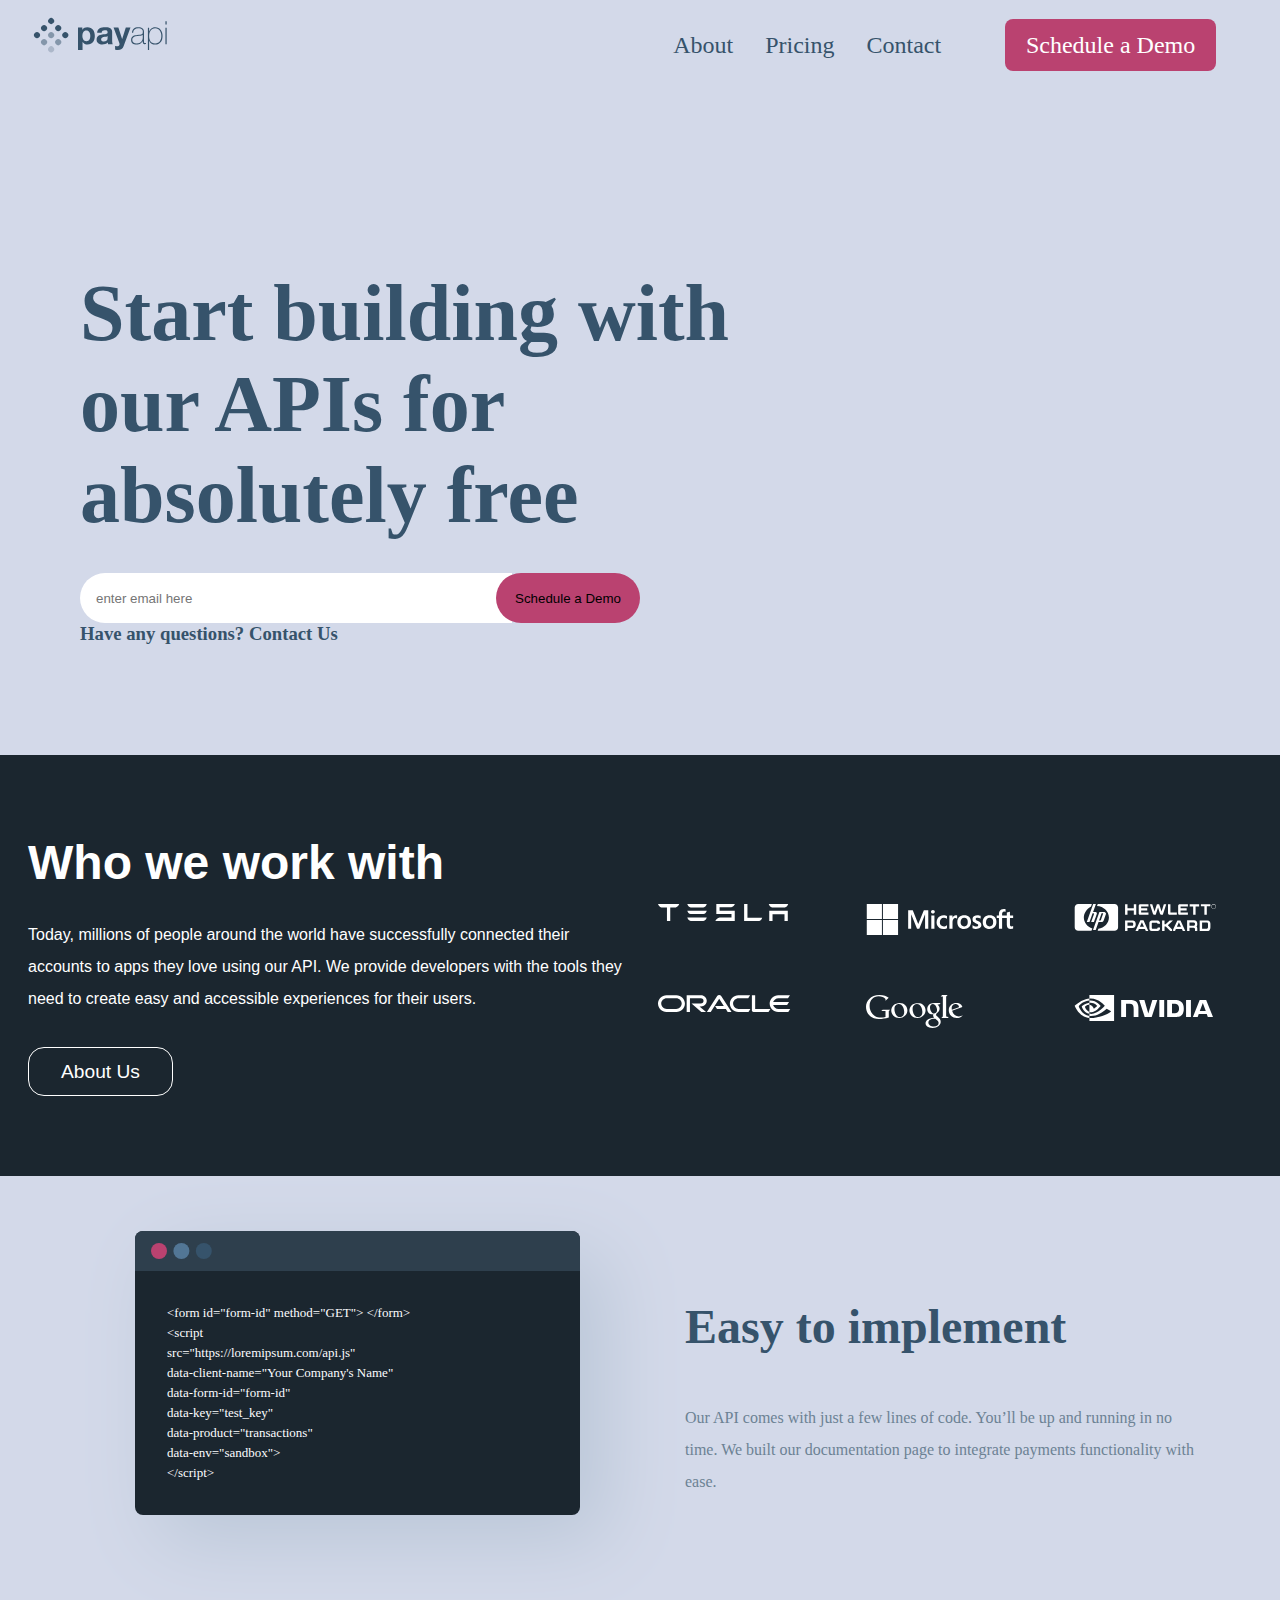
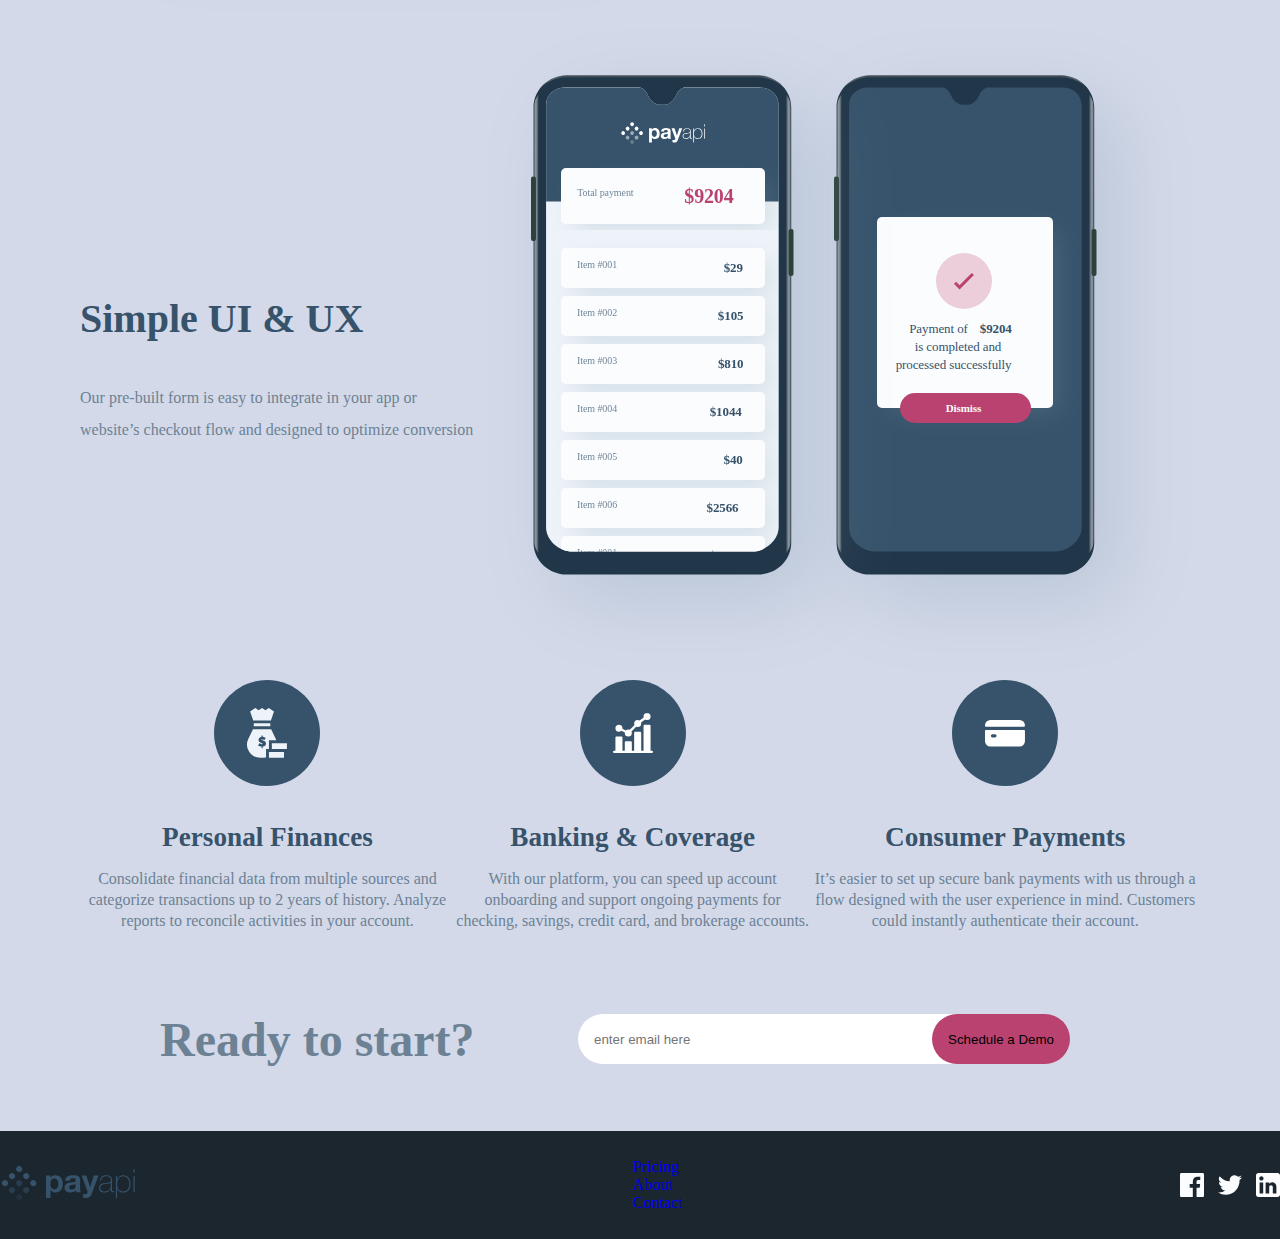
==== index.html @ 7797ffbc "frst" ====
<!DOCTYPE html>
<html lang="en">
  <head>
    <meta charset="UTF-8" />
    <meta http-equiv="X-UA-Compatible" content="IE=edge" />
    <meta name="viewport" content="width=device-width, initial-scale=1.0" />
    <link rel="stylesheet" href="style.css" />
    <title>Document</title>
  </head>
  <body>
    <header class="nav">
      <div class="nav_container flex_row">
        <div class="logo">
          <a href="index.html">
            <img src="assets/shared/desktop/logo.svg" alt=""
          /></a>
        </div>

        <ul class="nav_menu">
          <li class="nav_list"><a href="about.html">About</a></li>
          <li class="nav_list"><a href="pricing.html">Pricing</a></li>
          <li class="nav_list"><a href="contact.html">Contact</a></li>
          <div class="nav_btn">
            <a href="#">Schedule a Demo</a>
          </div>
        </ul>
        <div class="burger">
          <div class="line-1"></div>
          <div class="line-2"></div>
          <div class="line-3"></div>
        </div>
      </div>
    </header>
    <section class="hero">
      <div class="hero-1">
        <h1>Start building with our APIs for absolutely free</h1>
        <form>
          <input
            type="text"
            class="hero_input_1"
            placeholder="enter email here"
          />
          <input type="submit" class="hero_input_2" value="Schedule a Demo" />
        </form>
        <h3>Have any questions? <span>Contact Us </span></h3>
      </div>
    </section>

    <!-- BEGIN SECTION WITH BLUE BACKGROUND------------------ -->
    <section class="about-us">
      <div class="para-info">
        <h1>Who we work with</h1>
        <p class="para-main">
          Today, millions of people around the world have successfully connected
          their accounts to apps they love using our API. We provide developers
          with the tools they need to create easy and accessible experiences for
          their users.
        </p>
        <button class="about">About Us</button>
      </div>

      <div class="social-info">
        <img src="assets/shared/desktop/tesla.svg" alt="" />
        <img src="assets/shared/desktop/microsoft.svg" alt="" />
        <img src="assets/shared/desktop/hewlett-packard.svg" alt="" />
        <img src="assets/shared/desktop/oracle.svg" alt="" />
        <img src="assets/shared/desktop/google.svg" alt="" />
        <img src="assets/shared/desktop/nvidia.svg" alt="" />
      </div>
    </section>
    <!-- END SECTION WITH BLUE BACKGROUND------------------ -->

    <section class="container">
      <div class="text_pic">
        <img
          src="assets/home/desktop/illustration-easy-to-implement.svg"
          alt=""
        />

        <div class="image_text">
          <h1>Easy to implement</h1>
          <p>
            Our API comes with just a few lines of code. You’ll be up and
            running in no time. We built our documentation page to integrate
            payments functionality with ease.
          </p>
        </div>
      </div>

      <div class="simple_text">
        <div class="simple">
          <h1>Simple UI & UX</h1>
          <p>
            Our pre-built form is easy to integrate in your app or website’s
            checkout flow and designed to optimize conversion
          </p>
        </div>

        <img
          class="simple_img"
          src="assets/home/desktop/illustration-simple-ui.svg"
          alt=""
          class="img-1"
        />
      </div>

      <div class="packages">
        <div class="finance">
          <img
            class="package-img"
            src="assets/home/desktop/icon-personal-finances.svg"
            alt=""
          />
          <h3 class="custom">Personal Finances</h3>
          <p class="para-1">
            Consolidate financial data from multiple sources and categorize
            transactions up to 2 years of history. Analyze reports to reconcile
            activities in your account.
          </p>
        </div>
        <div class="banking">
          <img
            class="package-img"
            src="assets/home/desktop/icon-banking-and-coverage.svg"
            alt=""
          />
          <h3 class="custom">Banking & Coverage</h3>
          <p class="para-1">
            With our platform, you can speed up account onboarding and support
            ongoing payments for checking, savings, credit card, and brokerage
            accounts.
          </p>
        </div>
        <div class="payment">
          <img
            class="package-img"
            src="assets/home/desktop/icon-consumer-payments.svg"
            alt=""
          />
          <h3 class="custom">Consumer Payments</h3>
          <p class="para-1">
            It’s easier to set up secure bank payments with us through a flow
            designed with the user experience in mind. Customers could instantly
            authenticate their account.
          </p>
        </div>
      </div>

      <div class="ready container">
        <div class="ready-info">
          <h1>Ready to start?</h1>
        </div>
        <form action="">
          <input
            type="text"
            class="ready_input_1"
            placeholder="enter email here"
          />
          <input type="submit" class="ready_input_2" value="Schedule a Demo" />
        </form>
      </div>
    </section>
    <footer class="footer">
      <div class="logo_footer">
        <img src="assets/shared/desktop/logo.svg" alt="" />
      </div>
      <nav class="footer_nav">
        <ul class="foot_items">
          <li class="foot-list"><a href="pricing.html">Pricing</a></li>
          <li class="foot-list"><a href="about.html">About</a></li>
          <li class="foot-list"><a href="contact.html">Contact</a></li>
        </ul>
      </nav>
      <div class="socials-1">
        <img src="assets/shared/desktop/facebook.svg" alt="" />
        <img src="assets/shared/desktop/twitter.svg" alt="" />
        <img src="assets/shared/desktop/linkedin.svg" alt="" />
      </div>
    </footer>

    <script src="index.js
    "></script>
  </body>
</html>
---- style.css ----
* {
  padding: 0;
  margin: 0;
  box-sizing: border-box;
}
/* --------------------------Global Styles----------------------------- */
body {
  background-color: rgb(211, 217, 233);
}
html {
  scroll-behavior: smooth;
}
ul {
  list-style: none;
}
li {
  list-style: none;
}
a {
  text-decoration: none;
}
.flex_row {
  display: flex;
  flex-direction: row;
  flex-wrap: wrap;
}
.flex_column {
  flex-direction: column;
  display: flex;
}
.container {
  padding: 0em 5em;
}
/* ------------------End of--------Global Styles----------------------------- */

/* --------------------------header------------------------ */
.nav {
  padding: 0 2em;
  height: 0rem;
  min-height: 12vh;
  overflow: hidden;
  width: 100%;
  transition: 1s ease-in-out;
}
.logo img {
  padding: 1rem 0;
  cursor: pointer;
}
nav .logo {
  width: 10%;
}
.nav .nav_container {
  justify-content: space-between;
}
.nav_menu {
  display: flex;
  justify-content: center;
  align-items: center;
  gap: 2rem;
}
.burger {
  display: none;
  position: absolute;
  top: 1.5rem;
  right: 2rem;
}
.burger div {
  width: 25px;
  height: 3px;
  background-color: #36536b;
  margin: 5px;
  cursor: pointer;
}

.nav_menu a {
  color: #36536b;
  font-size: 1.5rem;
}
@keyframes navMenuFade {
  form {
    opacity: 0;
    transform: translateX(50px);
  }
  to {
    opacity: 1;
    transform: translateX(50px);
  }
}
.toggle .line-1 {
  transform: rotate(-45deg) translate(-5px, 6px);
}
.toggle .line-2 {
  opacity: 0;
}
.toggle .line-3 {
  transform: rotate(45deg) translate(-5px, -6px);
}

.nav_btn a {
  padding: 0.8rem 1.3rem;
  border: 1px rgb(186, 66, 112);
  background-color: rgb(186, 66, 112);
  border-radius: 0.5rem;
  color: #fff;
}
.nav_btn {
  padding: 2em;
  cursor: pointer;
  text-align: end;
}

/* -----xx---------------------header-----------xx------------- */

/* ---------------------------Hero Section------------------- */

.hero {
  margin-top: 10rem;
  padding-left: 5em;
}
.hero-1 {
  width: 60%;
  padding-bottom: 30px;
}
.hero-1 > h1 {
  font-size: 5rem;
  margin-bottom: 2rem;
  color: rgb(54, 83, 107);
}

.hero_input_1 {
  padding: 1rem;
  width: 60%;
  border: none;
  outline: none;
  border-radius: 25px 0 0 25px;
  height: 50px;
}
.hero_input_2 {
  width: 20%;
  height: 50px;
  border: none;
  outline: none;
  padding: 1rem;
  border-radius: 25px 25px;
  position: relative;
  left: -20px;
  background: rgb(186, 66, 112);
}
/* ---------------------------Hero Section------------------- */

.hero {
  margin-top: 10rem;
  font-family: "DM Serif Display", serif;
}
.hero-1 {
  width: 60%;
  padding-bottom: 30px;
}
.hero-1 > h1 {
  font-size: 5rem;
  margin-bottom: 2rem;
  color: rgb(54, 83, 107);
}

.hero_input_1 {
  padding: 1rem;
  width: 60%;
  border: none;
  outline: none;
  border-radius: 25px 0 0 25px;
  height: 50px;
}
.hero_input_2 {
  width: 20%;
  height: 50px;
  border: none;
  outline: none;
  padding: 1rem;
  border-radius: 25px 25px;
  position: relative;
  left: -20px;
  background: rgb(186, 66, 112);
}
/* --------------------End of Hero------------- */

/* --------------about---------------------- */
.about-us {
  margin-top: 5rem;
  height: auto;
  padding: 5rem 0;
  background-color: rgb(27, 38, 47);
  display: flex;
  justify-content: center;
  align-items: center;
  width: 100%;
  font-family: "Public Sans", sans-serif;
}
.para-info {
  width: 600px;
  color: #fff;
}
.para-main {
  line-height: 2;
  margin-bottom: 2em;
}
.para-info > h1 {
  font-size: 3rem;
  margin-bottom: 0.6em;
}
.about {
  padding: 0.8rem 2rem;
  border-radius: 1rem;
  border: 1px solid white;
  font-size: 1.2rem;
  background: transparent;
  color: #fff;
}
.social-info {
  display: grid;
  grid-template-columns: 1fr 1fr 1fr;
}
.social-info1 {
  display: grid;
  grid-template-columns: 1fr 1fr 1fr;
}
.social-info > img {
  margin: 30px;
  filter: brightness(0) invert(3);
}
.social-info1 > img {
  margin: 30px;
}

/* ---end -of----------about---------------------- */

/* ---------------------------packages-------------------------- */
.simple_text {
  display: flex;
  justify-content: center;
  align-items: center;
}
.simple h1 {
  font-size: 2.5rem;
  margin: 1em auto;
  color: #36536b;
}
.simple p {
  line-height: 2;
  color: #6c8294;
  font-family: "DM Serif Display", serif;
}

.text_pic {
  display: flex;
  align-items: center;
  width: 100%;
}
.image_text h1 {
  margin-bottom: 1em;
  font-size: 3rem;
  text-align: start;
  color: #36536b;
}
.image_text p {
  line-height: 2;
  color: #6c8294;
  font-family: "DM Serif Display", serif;
}

.packages {
  display: flex;
  align-items: center;
  justify-content: space-between;
}
.finance,
.banking,
.payment {
  text-align: center;
}
.package-img {
  margin-bottom: 2rem;
}
.custom {
  margin-bottom: 1rem;
  font-size: 1.7rem;
}
.para-1 {
  line-height: 1.3;
  color: rgb(108, 130, 148);
}

.ready_input_1 {
  padding: 1rem;
  width: 400px;
  border: none;
  outline: none;
  border-radius: 25px;
  height: 50px;
  position: relative;
}
.ready_input_2 {
  height: 50px;
  border: none;
  outline: none;
  border-radius: 25px 25px;
  padding: 1rem;
  position: relative;
  left: -50px;
  background: rgb(186, 66, 112);
}

h3 {
  color: #36536b;
}
.ready {
  display: flex;
  justify-content: space-between;
  align-items: center;
  margin-top: 5rem;
  flex-wrap: wrap;
  padding-bottom: 4rem;
}
.ready-info {
  font-size: 1.5rem;
  color: rgb(108, 130, 148);
  font-weight: 600;
}
.foot {
  display: flex;
  justify-content: space-between;
  align-items: center;
  width: 100%;
}
.socials-1 {
  display: flex;
  width: 100px;
  justify-content: space-between;
  align-items: center;
}
.nav_items {
  display: flex;
  width: 500px;
  justify-content: space-around;
}
/* --------------------end of-------packages-------------------------- */
/* ---------------------footer */
.footer {
  background-color: rgb(27, 38, 47);
  height: 12vh;
  display: flex;
  justify-content: space-between;
  align-items: center;
}
/* ---------------------footer */

/* --------------------xx-------ABOUT STYLING ---------------------- */
.about-background {
  width: 100%;
}
.about-background img {
  width: 100%;
  height: 70vh;
}

.container_about {
  width: 100%;
  padding: 0 15%;
}
.about_header {
  margin-bottom: 5em;
}
.about_header > h1 {
  font-size: 2rem;
  width: 60%;
  margin-left: 4.5rem;
  margin-top: 3em;
  margin-bottom: 2em;
  display: flex;
  justify-content: center;
  align-items: center;
  color: #36536b;
}

.vision {
  display: flex;
  justify-content: center;
  align-items: center;
  color: #36536b;
  margin: 1rem auto;
}
.business {
  display: flex;
  color: #36536b;
  justify-content: center;
  align-items: center;
  margin: 1rem auto;
}
.business > h3 {
  margin: 1.5em;
  font-size: 1.8rem;
  color: rgb(27, 38, 47);
  width: 300px;
  align-items: none;
}
.business > p {
  font-size: 1rem;
  font-weight: 400;
  line-height: 2;
  color: #6c8294;
  width: 50%;
  margin-right: 20em;
}

.vision > h3 {
  margin: 1.5em;
  font-size: 1.8rem;
  color: #36536b;
  width: 300px;
}
.vision > p {
  font-size: 1rem;
  font-weight: 400;
  line-height: 2;
  color: #6c8294;
  width: 50%;
  margin-right: 20em;
}
/* --------------------End Of About Styles------------------------ */

/* ---------------------Packages File---------------------- */

/*-------------------- package styling------------------ */
.plan {
  display: flex;
  justify-content: center;
  align-items: center;
}
.free_plan > h2,
.basic_plan > h2,
.premium_plan > h2 {
  font-size: 2rem;
  color: rgb(186, 66, 112);
  margin-bottom: 1.5em;
  text-align: center;
}
.free_plan,
.basic_plan,
.premium_plan {
  width: 20%;
  margin: 40px;
}
.free_plan > p,
.basic_plan > p,
.premium_plan > p {
  margin-bottom: 1em;
  color: #6c8294;
  font-weight: 600;
  font-size: 1.3rem;
  text-align: center;
}

.free-plan > h2,
.basic-plan > h2,
.premium-plan > h2 {
  font-size: 2rem;
  color: rgb(186, 66, 112);
  margin-bottom: 1.5em;
}
.pricing {
  padding-top: 5em;
  margin-bottom: 3em;
  font-size: 3rem;
  color: #36536b;
}
button {
  cursor: pointer;
}
.free-plan,
.basic-plan,
.premium-plan {
  margin: 2em;
  color: #6c8294;
}
.free-plan > p,
.basic-plan > p,
.premium-plan > p {
  margin-bottom: 1.5em;
  font-size: 1rem;
}
.free-plan > span,
.basic-plan > span,
.premium-plan > span {
  font-size: 2.5rem;
  padding-bottom: 5em;
  color: #36536b;
  font-weight: 800;
}
hr {
  margin: 2em auto;
}
.free-plan > button,
.basic-plan > button,
.premium-plan > button {
  padding: 1em 3em;
  color: #6c8294;
  border-radius: 2rem;
  border: 2px solid rgb(54, 83, 107);
  background: transparent;
}
.free-plan > ul > li,
.basic-plan > ul > li,
.premium-plan > ul > li {
  font-size: 1.5rem;
}
.free-plan > ul > li > img,
.basic-plan > ul > li > img,
.premium-plan > ul > li > img {
  margin-right: 1rem;
}
/* ---------------------Packages File---------------------- */

/* contact----------------------------------- */

/*---------------media queries------------------ */

@media (max-width: 800px) {
  .nav_menu {
    height: 80vh;
    position: absolute;
    top: 8vh;
    right: 0;
    display: flex;
    width: 80%;
    flex-direction: column;
    justify-content: center;
    align-items: center;
    background: #36536b;
    transition: transform 1s ease-in;
    transform: translateX(100%);
  }
  body {
    overflow-x: hidden;
  }
  .nav_menu li a {
    color: #fff;
  }
  .burger {
    display: block;
  }
  .nav-active {
    transform: translateX(0%);
  }
}

@media screen and (max-width: 800px) {
  .hero_input_1 {
    width: 100%;
    border-radius: 2rem;
    margin-bottom: 30px;
  }
  .hero-1 > h1,
  h3 {
    text-align: center;
  }

  .hero {
    margin-top: 45em;
    padding: 0 1rem;
  }
  .hero-1 {
    flex-direction: column;
    width: 100%;
    justify-content: center;
    align-items: center;
  }
  .hero-1 > h1 {
    font-size: 3rem;
    margin-bottom: 2rem;
    text-align: center;
  }
  .hero_input_1 {
    width: 100%;
  }
  .hero_input_2 {
    width: 100%;
    left: 0;
  }
  form {
    display: flex;
    flex-direction: column;
    align-items: center;
  }
}
/* about------------ */
@media (max-width: 800px) {
  .about-us {
    width: 100%;
    flex-direction: column-reverse;
  }
  .para-info {
    flex-direction: column;
    justify-content: center;
    align-items: center;
    text-align: center;
    width: 100%;
    margin-bottom: 2rem;
  }
  .para-info h1 {
    align-items: center;
    font-size: 1.5rem;
  }
  .social-info {
    width: 100%;
    grid-template-columns: 1fr 1fr;
    margin-bottom: 2rem;
  }
  .social-info > img {
    margin: 20px;
  }
  .social-info > p {
    width: 100%;
    text-align: center;
    line-height: 1.3;
  }
  .social-info1 {
    width: 100%;
    grid-template-columns: 1fr 1fr;
  }
  .social-info1 > img {
    margin: 20px;
  }
}
/* ----------------packages------------ */
@media (max-width: 800px) {
  .simple_text {
    flex-direction: column-reverse;
  }
  .simple h1 {
    font-size: 2.5rem;
    margin: 15px auto;
    text-align: center;
  }
  .simple {
    text-align: center;
  }
  .container {
    padding: 2em 2em;
  }
  .packages {
    flex-direction: column;
  }
  .simple_img {
    width: 80%;
    padding: auto 10em;
  }
  .text_pic {
    flex-direction: column;
    width: 100%;
  }
  .image_text h1 {
    text-align: center;
  }
  .image_text {
    width: 100%;
    text-align: center;
  }
  .text_pic img {
    width: 300px;
  }
  .ready_input_1 {
    width: 100%;
    margin: 1em auto;
  }
  .ready_input_2 {
    left: 0;
    width: 100%;
  }
  .ready {
    flex-direction: column;
    align-items: center;
  }
}
/* ------------------Footer------------------- */
@media (max-width: 800px) {
  .footer {
    height: 40vh;
    flex-direction: column;
    justify-content: center;
    align-items: center;
    width: 100%;
    margin-bottom: 2rem;
  }
  .foot-items {
    flex-direction: column;
  }
  .foot-list a {
    font-size: 2rem;
    color: white;
  }
  .foot-list {
    margin: 1.5rem;
  }
}
/* ------------------Footer------------------- */
/* -------------------About file------------------ */
@media (max-width: 800px) {
  .container_about {
    padding: 0;
    text-align: center;
  }
  .vision,
  .mission,
  .business {
    display: flex;
    flex-direction: column;
    align-items: center;
    width: 100%;
  }
  .vision > p,
  .mission > p,
  .business > p {
    text-align: center;
    font-size: 1rem;
    width: 100%;
    margin-right: 0;
  }
  .about_header > h1 {
    font-size: 2rem;
    width: 100%;
    margin: 0;
    margin-top: 3em;
    margin-bottom: 2em;
    text-align: center;
  }
  .about_header {
    margin-bottom: 2em;
  }
  .about-background img {
    width: 100%;
    background-size: contain;
    height: auto;
  }
  .plan {
    flex-direction: column;
    margin-top: 1em;
  }
  .free_plan,
  .basic_plan,
  .premium_plan {
    width: 100%;
    text-align: center;
    margin: 0;
  }
  .free_plan > hr,
  .basic_plan > hr,
  .premium_plan > hr {
    display: none;
  }
}
/* -------------------About file------------------ */
/* ---------------------packages styles */
@media screen and (max-width: 850px) {
  .pricing {
    text-align: center;
    margin-left: 0em;
    color: #36536b;
  }
  hr {
    margin: 1em auto;
    font-weight: bold;
  }
  .plans {
    flex-direction: column;
    width: 100%;
    text-align: center;
  }
  .free-plan > h2,
  .basic-plan > h2,
  .premium-plan > h2 {
    text-align: center;
    margin-bottom: 3em;
  }
  .free-plan > p,
  .basic-plan > p,
  .premium-plan > p {
    display: none;
  }
  .free-plan > span,
  .basic-plan > span,
  .premium-plan > span {
    text-align: center;
    display: flex;
    flex-direction: column;
    align-items: center;
    padding-bottom: 2em;
  }
  .free_plan,
  .basic_plan,
  .premium_plan {
    width: 100%;
    padding: 0;
    align-items: center;
  }
  .free-plan > ul,
  .basic-plan > ul,
  .premium-plan > ul {
    font-size: 1.5rem;
  }
}
@media (max-width: 1000px) {
  .about-us {
    flex-direction: column-reverse;
  }
  .para-info {
    display: flex;
    flex-direction: column;
    align-items: center;
  }

  .para-info > p {
    width: 60%;
    text-align: center;
  }

  .container_about {
    padding: 0;
    text-align: center;
  }
  .vision,
  .mission,
  .business {
    width: 100%;
  }
  .vision > p,
  .mission > p,
  .business > p {
    text-align: center;
    font-size: 1rem;
    width: 100%;
    margin-right: 0;
  }
  .about_header > h1 {
    font-size: 2rem;
    width: 100%;
    margin: 0;
    margin-top: 3em;
    margin-bottom: 2em;
    text-align: center;
  }
  .about_header {
    margin-bottom: 2em;
  }
  .about-background img {
    width: 100%;
    background-size: contain;
    height: auto;
  }
  .plan {
    margin-top: 1em;
  }
  .free_plan,
  .basic_plan,
  .premium_plan {
    width: 100%;
    text-align: center;
    margin: 0;
  }
}
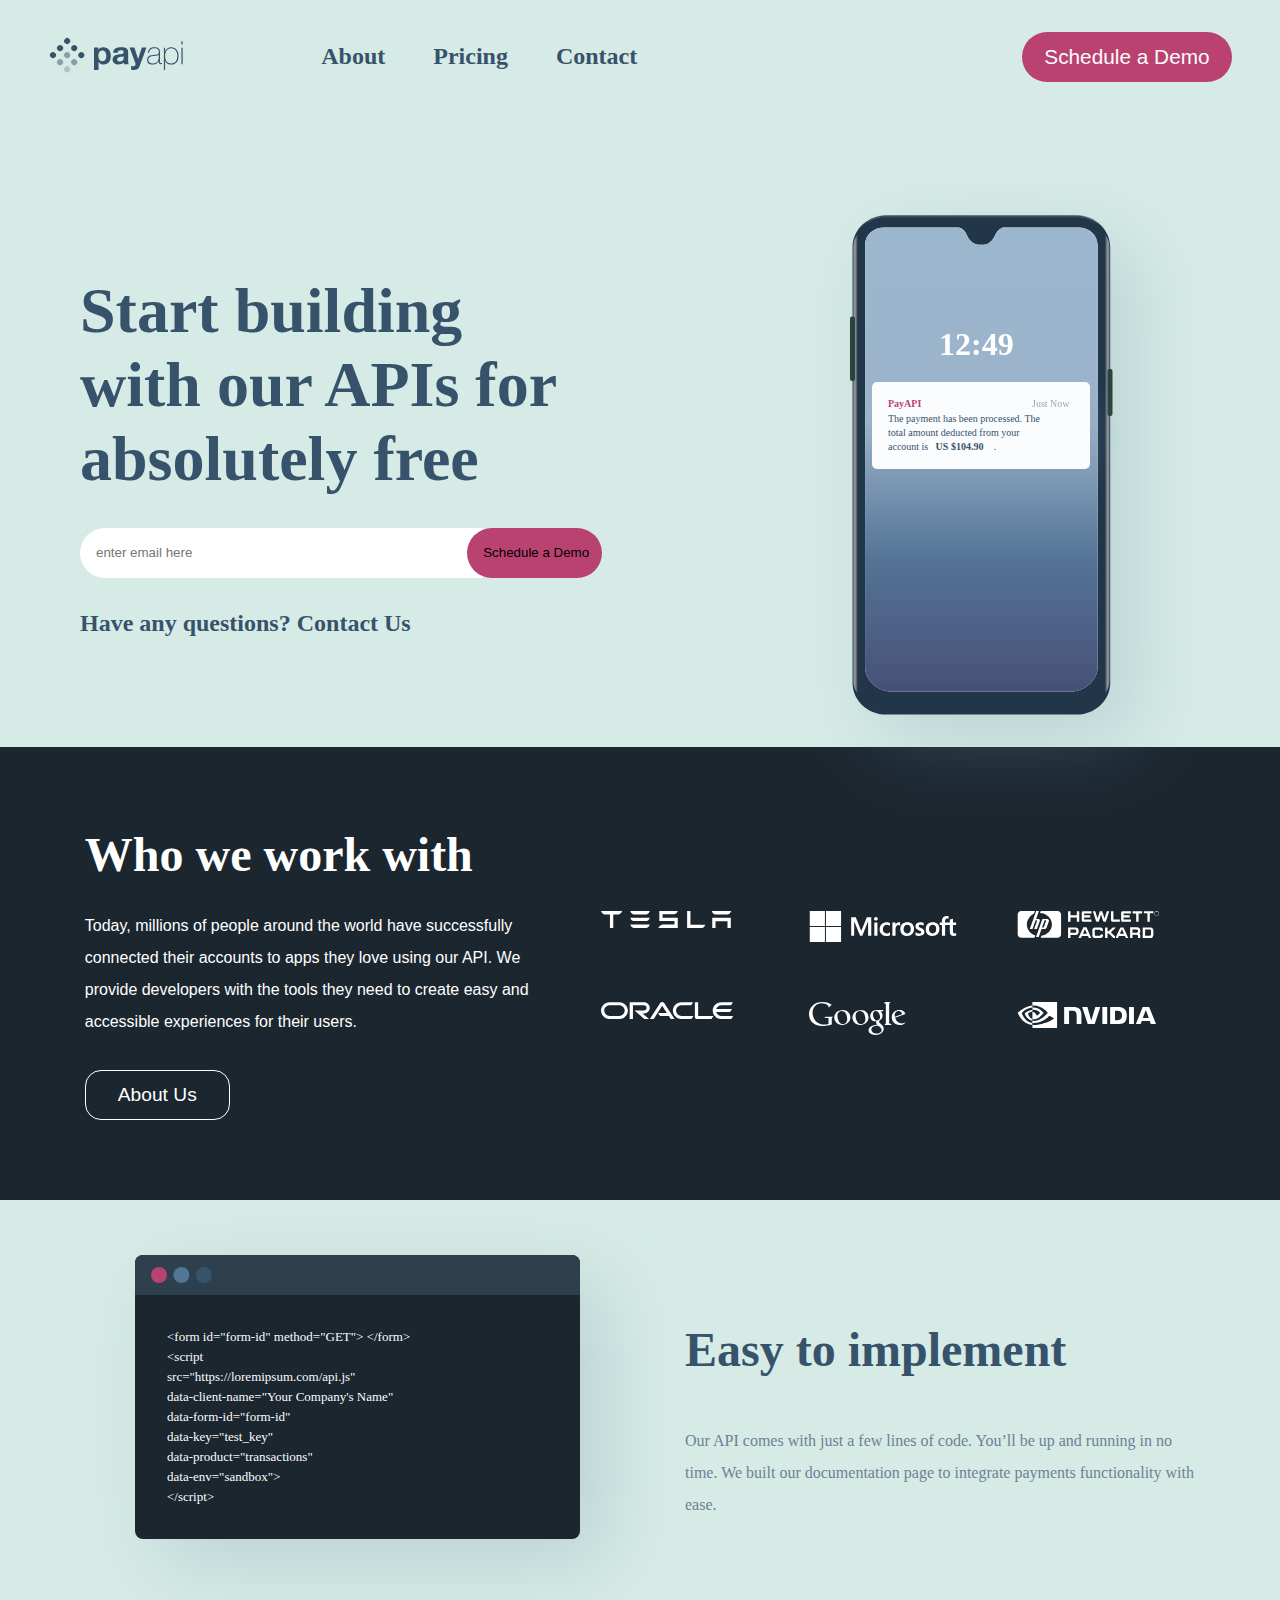
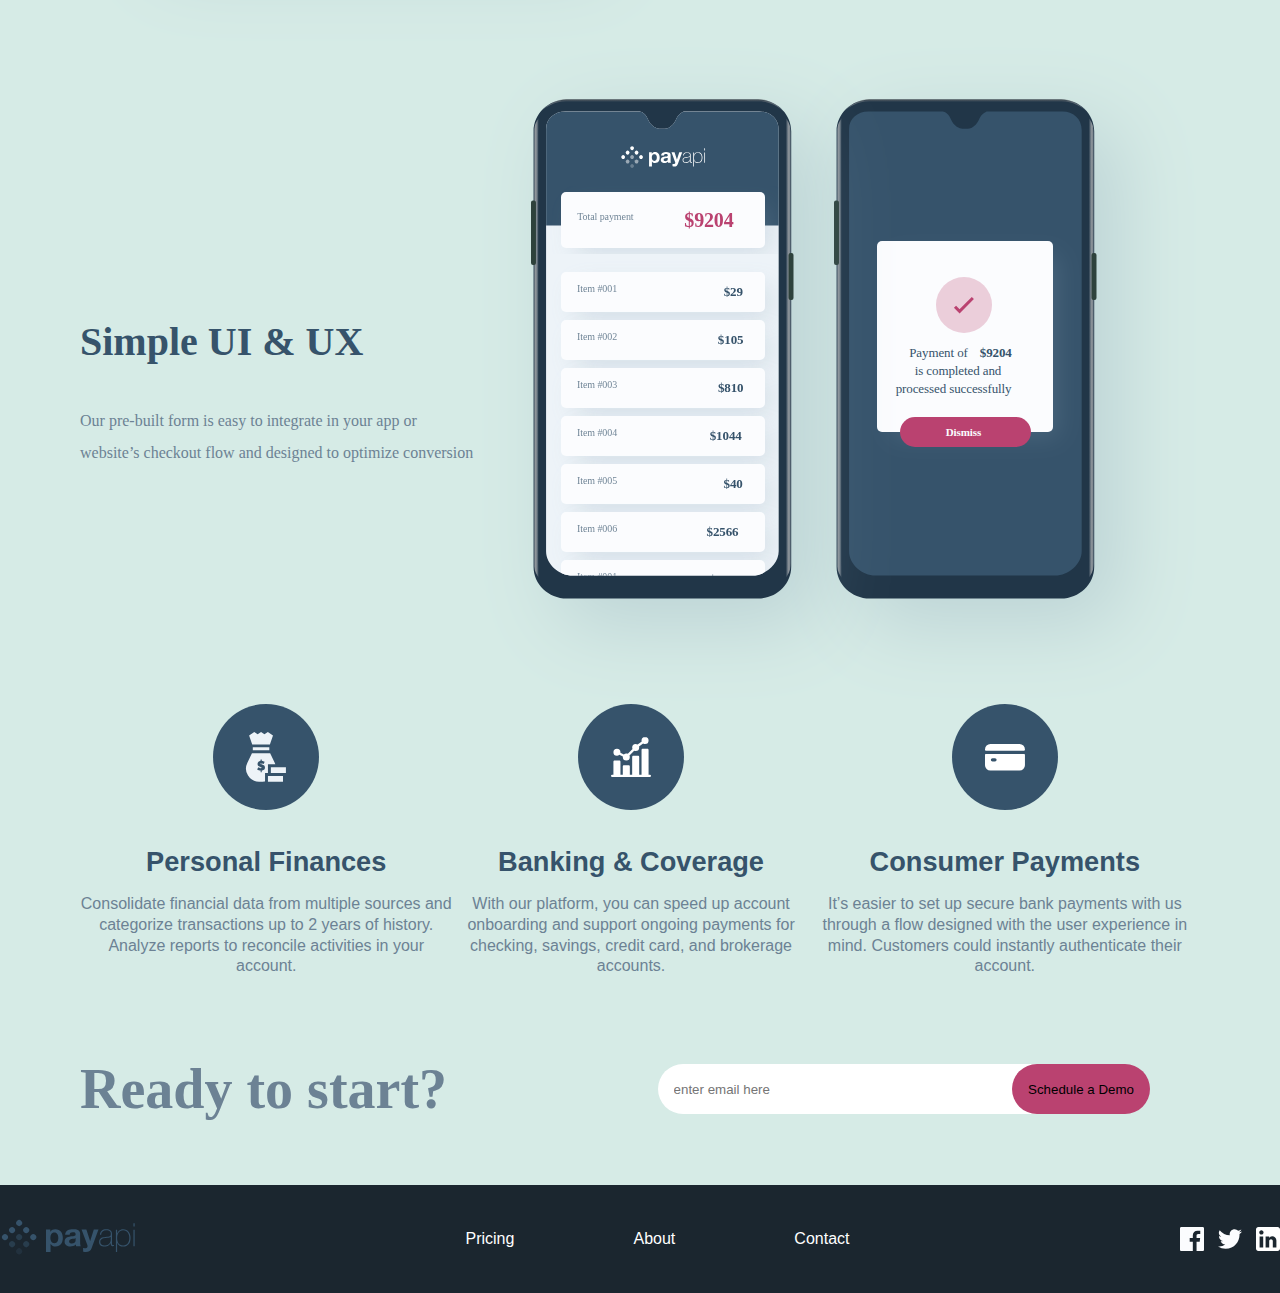
==== commit b8ec50c7: "new" ====
--- a/index.html
+++ b/index.html
@@ -7,33 +7,58 @@
     <link rel="stylesheet" href="style.css" />
     <title>Document</title>
   </head>
-  <body>
-    <header class="nav">
-      <div class="nav_container flex_row">
+  <body class="">
+    <header>
+      <nav class="nav_menu">
         <div class="logo">
           <a href="index.html">
             <img src="assets/shared/desktop/logo.svg" alt=""
           /></a>
         </div>
-
-        <ul class="nav_menu">
-          <li class="nav_list"><a href="about.html">About</a></li>
-          <li class="nav_list"><a href="pricing.html">Pricing</a></li>
-          <li class="nav_list"><a href="contact.html">Contact</a></li>
-          <div class="nav_btn">
-            <a href="#">Schedule a Demo</a>
-          </div>
+        <div class="nav_item">
+          <ul>
+            <li><a href="about.html">About</a></li>
+            <li><a href="pricing.html">Pricing</a></li>
+            <li><a href="contact.html">Contact</a></li>
+          </ul>
+          <a class="btn pink" href="contact.html">Schedule a Demo</a>
+        </div>
+      </nav>
+      <!-- -----------mobile menu  -->
+      <div class="mobile_nav">
+        <a href="index.html">
+          <img src="assets/shared/desktop/logo.svg" alt=""
+        /></a>
+        <div class="menu-icon">
+          <img src="assets/shared/mobile/menu.svg" alt="" />
+        </div>
+      </div>
+      <div class="mobile-menu-container">
+        <div class="close-icon">
+          <img src="assets/shared/mobile/close.svg" alt="" />
+        </div>
+
+        <ul>
+          <li><a href="about.html">About</a></li>
+          <li><a href="pricing.html">Pricing</a></li>
+          <li><a href="contact.html">Contact</a></li>
+          <li><a class="btn pink" href="contact.html">Contact</a></li>
         </ul>
-        <div class="burger">
-          <div class="line-1"></div>
-          <div class="line-2"></div>
-          <div class="line-3"></div>
-        </div>
       </div>
     </header>
-    <section class="hero">
+    <img
+      src="assets/home/desktop/illustration-phone-mockup.svg"
+      class="big_phone"
+      alt=""
+    />
+
+    <section class="hero container">
       <div class="hero-1">
-        <h1>Start building with our APIs for absolutely free</h1>
+        <h1>
+          Start building <br />
+          with our APIs for <br />
+          absolutely free
+        </h1>
         <form>
           <input
             type="text"
@@ -146,9 +171,9 @@
         </div>
       </div>
 
-      <div class="ready container">
+      <div class="ready">
         <div class="ready-info">
-          <h1>Ready to start?</h1>
+          <h2>Ready to start?</h2>
         </div>
         <form action="">
           <input
@@ -164,13 +189,13 @@
       <div class="logo_footer">
         <img src="assets/shared/desktop/logo.svg" alt="" />
       </div>
-      <nav class="footer_nav">
-        <ul class="foot_items">
-          <li class="foot-list"><a href="pricing.html">Pricing</a></li>
-          <li class="foot-list"><a href="about.html">About</a></li>
-          <li class="foot-list"><a href="contact.html">Contact</a></li>
-        </ul>
-      </nav>
+
+      <ul class="foot_items">
+        <li class="foot-list"><a href="pricing.html">Pricing</a></li>
+        <li class="foot-list"><a href="about.html">About</a></li>
+        <li class="foot-list"><a href="contact.html">Contact</a></li>
+      </ul>
+
       <div class="socials-1">
         <img src="assets/shared/desktop/facebook.svg" alt="" />
         <img src="assets/shared/desktop/twitter.svg" alt="" />
--- a/style.css
+++ b/style.css
@@ -4,9 +4,7 @@
   box-sizing: border-box;
 }
 /* --------------------------Global Styles----------------------------- */
-body {
-  background-color: rgb(211, 217, 233);
-}
+
 html {
   scroll-behavior: smooth;
 }
@@ -31,100 +29,118 @@
 .container {
   padding: 0em 5em;
 }
+.container-2 {
+  padding-left: 8em;
+}
+:root {
+  --dark-pink: #ba4270;
+  --link-water-white: #fbfcfe;
+  --dark-blue: #36536b;
+  --dark-blue-black: #1b2621;
+  --light-charm-pink: #da6d97;
+  --light-blue: #6c8294;
+}
+*,
+*::after,
+*::before {
+  margin: 0;
+  padding: 0;
+  box-sizing: border-box;
+}
+body {
+  font-family: "Public Sans", sans-serif;
+  background-color: rgb(214, 235, 230);
+}
+h1 {
+  font-family: "DM Serif Display", serif;
+  font-size: 72px;
+}
+h2 {
+  font-family: "DM Serif Display", serif;
+  font-size: 56px;
+}
+.btn {
+  padding: 0.8rem 1.4rem;
+  border-radius: 3rem;
+  color: var(--link-water-white);
+  display: inline-block;
+  font-size: 1.3rem;
+  border: none;
+  font-weight: 500;
+  text-decoration: none;
+}
+.btn.pink {
+  background-color: var(--dark-pink);
+}
+.btn.dark {
+  background-color: transparent;
+}
+
 /* ------------------End of--------Global Styles----------------------------- */
 
 /* --------------------------header------------------------ */
-.nav {
-  padding: 0 2em;
-  height: 0rem;
-  min-height: 12vh;
-  overflow: hidden;
-  width: 100%;
-  transition: 1s ease-in-out;
-}
-.logo img {
-  padding: 1rem 0;
-  cursor: pointer;
+
+.wrapper {
+}
+header {
+  width: 100%;
+  padding: 2rem 3rem;
+}
+
+.nav_menu {
+  display: flex;
+  justify-content: space-between;
+  align-items: center;
+  width: 100%;
+  z-index: 100;
 }
 nav .logo {
-  width: 10%;
-}
-.nav .nav_container {
+  width: 30%;
+}
+.nav_item {
+  display: flex;
+  width: 100%;
   justify-content: space-between;
 }
-.nav_menu {
-  display: flex;
-  justify-content: center;
-  align-items: center;
-  gap: 2rem;
-}
-.burger {
+.nav_item ul {
+  display: flex;
+  align-items: center;
+  gap: 3rem;
+}
+nav ul li {
+  list-style: none;
+}
+nav ul li a {
+  text-decoration: none;
+  font-family: "Public Sans";
+  font-weight: 700;
+  font-size: 1.5rem;
+  color: #36536b;
+}
+.mobile_nav,
+.mobile-menu-container {
   display: none;
+}
+
+/* -----xx---------------------header-----------xx------------- */
+
+/* ---------------------------Hero Section------------------- */
+
+.bg-circle {
+  background-image: url(assets/Bitmap-1.png);
+  background-repeat: no-repeat;
+  background-position: top right;
+  padding: 0;
+}
+.big_phone {
   position: absolute;
-  top: 1.5rem;
-  right: 2rem;
-}
-.burger div {
-  width: 25px;
-  height: 3px;
-  background-color: #36536b;
-  margin: 5px;
-  cursor: pointer;
-}
-
-.nav_menu a {
-  color: #36536b;
+  top: 10rem;
+  right: 4rem;
+}
+
+.hero-1 h3 {
+  margin-top: 2rem;
   font-size: 1.5rem;
-}
-@keyframes navMenuFade {
-  form {
-    opacity: 0;
-    transform: translateX(50px);
-  }
-  to {
-    opacity: 1;
-    transform: translateX(50px);
-  }
-}
-.toggle .line-1 {
-  transform: rotate(-45deg) translate(-5px, 6px);
-}
-.toggle .line-2 {
-  opacity: 0;
-}
-.toggle .line-3 {
-  transform: rotate(45deg) translate(-5px, -6px);
-}
-
-.nav_btn a {
-  padding: 0.8rem 1.3rem;
-  border: 1px rgb(186, 66, 112);
-  background-color: rgb(186, 66, 112);
-  border-radius: 0.5rem;
-  color: #fff;
-}
-.nav_btn {
-  padding: 2em;
-  cursor: pointer;
-  text-align: end;
-}
-
-/* -----xx---------------------header-----------xx------------- */
-
-/* ---------------------------Hero Section------------------- */
-
-.hero {
-  margin-top: 10rem;
-  padding-left: 5em;
-}
-.hero-1 {
-  width: 60%;
-  padding-bottom: 30px;
-}
-.hero-1 > h1 {
-  font-size: 5rem;
-  margin-bottom: 2rem;
-  color: rgb(54, 83, 107);
 }
 
 .hero_input_1 {
@@ -157,7 +173,7 @@
   padding-bottom: 30px;
 }
 .hero-1 > h1 {
-  font-size: 5rem;
+  font-size: 4rem;
   margin-bottom: 2rem;
   color: rgb(54, 83, 107);
 }
@@ -187,7 +203,7 @@
 .about-us {
   margin-top: 5rem;
   height: auto;
-  padding: 5rem 0;
+  padding: 5rem 2rem;
   background-color: rgb(27, 38, 47);
   display: flex;
   justify-content: center;
@@ -196,8 +212,8 @@
   font-family: "Public Sans", sans-serif;
 }
 .para-info {
-  width: 600px;
   color: #fff;
+  width: 40%;
 }
 .para-main {
   line-height: 2;
@@ -319,9 +335,9 @@
   margin-top: 5rem;
   flex-wrap: wrap;
   padding-bottom: 4rem;
+  width: 100%;
 }
 .ready-info {
-  font-size: 1.5rem;
   color: rgb(108, 130, 148);
   font-weight: 600;
 }
@@ -337,12 +353,7 @@
   justify-content: space-between;
   align-items: center;
 }
-.nav_items {
-  display: flex;
-  width: 500px;
-  justify-content: space-around;
-}
-/* --------------------end of-------packages-------------------------- */
+
 /* ---------------------footer */
 .footer {
   background-color: rgb(27, 38, 47);
@@ -351,7 +362,17 @@
   justify-content: space-between;
   align-items: center;
 }
-/* ---------------------footer */
+.foot-list a {
+  color: white;
+  font-size: 1rem;
+}
+.foot_items {
+  display: flex;
+  justify-content: space-between;
+  gap: 5;
+  align-items: center;
+  width: 30%;
+}
 
 /* --------------------xx-------ABOUT STYLING ---------------------- */
 .about-background {
@@ -370,37 +391,33 @@
   margin-bottom: 5em;
 }
 .about_header > h1 {
-  font-size: 2rem;
-  width: 60%;
-  margin-left: 4.5rem;
-  margin-top: 3em;
+  font-family: "DM Serif Display", serif;
+  font-weight: 400;
+  font-size: 56px;
+  line-height: 56px;
+  margin-top: 2em;
   margin-bottom: 2em;
-  display: flex;
-  justify-content: center;
-  align-items: center;
   color: #36536b;
 }
 
 .vision {
   display: flex;
-  justify-content: center;
-  align-items: center;
-  color: #36536b;
-  margin: 1rem auto;
+  justify-content: space-between;
+  color: #36536b;
+  margin: 1rem 0;
 }
 .business {
   display: flex;
-  color: #36536b;
-  justify-content: center;
-  align-items: center;
-  margin: 1rem auto;
+  justify-content: space-between;
 }
 .business > h3 {
-  margin: 1.5em;
-  font-size: 1.8rem;
-  color: rgb(27, 38, 47);
-  width: 300px;
-  align-items: none;
+  font-family: "DM Serif Display";
+  font-style: normal;
+  font-weight: 400;
+  font-size: 32px;
+  line-height: 40px;
+  letter-spacing: -0.246154px;
+  color: #36536b;
 }
 .business > p {
   font-size: 1rem;
@@ -412,10 +429,13 @@
 }
 
 .vision > h3 {
-  margin: 1.5em;
-  font-size: 1.8rem;
-  color: #36536b;
-  width: 300px;
+  font-family: "DM Serif Display";
+  font-style: normal;
+  font-weight: 400;
+  font-size: 32px;
+  line-height: 40px;
+  letter-spacing: -0.246154px;
+  color: #36536b;
 }
 .vision > p {
   font-size: 1rem;
@@ -462,15 +482,18 @@
 .free-plan > h2,
 .basic-plan > h2,
 .premium-plan > h2 {
-  font-size: 2rem;
+  font-size: 3rem;
   color: rgb(186, 66, 112);
   margin-bottom: 1.5em;
 }
 .pricing {
-  padding-top: 5em;
-  margin-bottom: 3em;
-  font-size: 3rem;
-  color: #36536b;
+  padding: 2em 0;
+  color: #36536b;
+
+  font-family: "DM Serif Display";
+  font-weight: 400;
+  font-size: 56px;
+  line-height: 56px;
 }
 button {
   cursor: pointer;
@@ -490,10 +513,13 @@
 .free-plan > span,
 .basic-plan > span,
 .premium-plan > span {
-  font-size: 2.5rem;
   padding-bottom: 5em;
   color: #36536b;
-  font-weight: 800;
+  font-family: "DM Serif Display";
+  font-style: normal;
+  font-weight: 400;
+  font-size: 56px;
+  line-height: 72px;
 }
 hr {
   margin: 2em auto;
@@ -506,7 +532,17 @@
   border-radius: 2rem;
   border: 2px solid rgb(54, 83, 107);
   background: transparent;
-}
+  transition: all 1s ease;
+}
+button.hover {
+}
+.free-plan > button:hover,
+.basic-plan > button:hover,
+.premium-plan > button:hover {
+  background-color: var(--dark-blue);
+  color: white;
+}
+
 .free-plan > ul > li,
 .basic-plan > ul > li,
 .premium-plan > ul > li {
@@ -517,42 +553,153 @@
 .premium-plan > ul > li > img {
   margin-right: 1rem;
 }
-/* ---------------------Packages File---------------------- */
-
-/* contact----------------------------------- */
+/* ---------------------Contact File---------------------- */
+
+.head {
+  margin: 7em 0;
+}
+.form {
+  display: flex;
+  justify-content: space-between;
+  align-items: center;
+  margin-top: 0;
+  color: var(--dark-blue);
+}
+.cont {
+  background-color: rgb(214, 235, 230);
+}
+.social_info {
+  display: grid;
+  grid-template-columns: 1fr 1fr 1fr;
+}
+.social_info img {
+  margin-bottom: 4em;
+}
+.media_collections {
+  margin-left: 5em;
+}
+.media_collections p {
+  font-size: 1.4rem;
+  margin-bottom: 2em;
+  color: var(--dark-blue);
+}
+
+.cont .input {
+  height: 40px;
+  width: 100%;
+  position: relative;
+  margin-bottom: 30px;
+  background-color: rgb(214, 235, 230);
+  color: #36536b;
+}
+.cont .input input {
+  width: 100%;
+  height: 40px;
+  border: none;
+  border-bottom: 2px solid;
+  outline: none;
+  font-size: 1.2rem;
+  background-color: rgb(214, 235, 230);
+  color: #36536b;
+}
+.cont .input label {
+  position: absolute;
+  bottom: 10px;
+  left: 0;
+}
+.cont textarea {
+  border: none;
+  outline: none;
+  background-color: rgb(214, 235, 230);
+  border-bottom: 2px solid;
+  width: 100%;
+  color: #36536b;
+}
+.check {
+  display: flex;
+  margin-top: 5rem;
+  margin-bottom: 2rem;
+  justify-content: space-between;
+}
+.check label {
+  padding-left: 40px;
+}
+.check_input {
+  width: 2rem;
+  height: 2rem;
+}
+.submit {
+  padding: 0.8em 2em;
+  border-radius: 2rem;
+  background-color: transparent;
+  border: 1px solid;
+  transition: all 1s ease;
+  cursor: pointer;
+}
+.submit:hover {
+  background-color: #1b2621;
+  color: white;
+}
+.head p {
+  color: var(--dark-blue);
+  font-size: 3rem;
+}
 
 /*---------------media queries------------------ */
 
-@media (max-width: 800px) {
-  .nav_menu {
-    height: 80vh;
-    position: absolute;
-    top: 8vh;
-    right: 0;
+@media screen and (max-width: 800px) {
+  nav {
+    display: none;
+  }
+  .wrapper {
+    padding: 1.4rem 2rem;
+  }
+  .mobile_nav {
     display: flex;
-    width: 80%;
-    flex-direction: column;
+    justify-content: space-between;
+  }
+  .mobile-menu-container {
+    position: fixed;
+    height: 100vh;
+    width: 100%;
+    top: 0;
+    background-color: var(--dark-blue-black);
+    display: flex;
+    align-items: center;
     justify-content: center;
-    align-items: center;
-    background: #36536b;
-    transition: transform 1s ease-in;
-    transform: translateX(100%);
-  }
-  body {
-    overflow-x: hidden;
-  }
-  .nav_menu li a {
-    color: #fff;
-  }
-  .burger {
-    display: block;
-  }
-  .nav-active {
-    transform: translateX(0%);
-  }
-}
-
-@media screen and (max-width: 800px) {
+    z-index: 200;
+    left: 100%;
+    transition: all 1s ease;
+  }
+  .mobile-menu-container.active {
+    left: 0;
+  }
+  .mobile-menu-container.active .close-icon {
+    opacity: 1;
+    pointer-events: auto;
+  }
+  .close-icon {
+    position: fixed;
+    top: 32px;
+    right: 40px;
+    opacity: 0;
+    pointer-events: none;
+    transition: all 1s ease;
+  }
+  .mobile-menu-container ul {
+    list-style: none;
+    padding: 0;
+  }
+  .mobile-menu-container ul li {
+    margin: 30px 0;
+    text-align: center;
+  }
+  .mobile-menu-container ul li a {
+    color: #f2f2f2;
+    text-decoration: none;
+    font-size: 1.2rem;
+  }
+  /* -------------------Hero section------------------- */
   .hero_input_1 {
     width: 100%;
     border-radius: 2rem;
@@ -561,6 +708,9 @@
   .hero-1 > h1,
   h3 {
     text-align: center;
+  }
+  .big_phone {
+    display: none;
   }
 
   .hero {
@@ -590,9 +740,8 @@
     flex-direction: column;
     align-items: center;
   }
-}
-/* about------------ */
-@media (max-width: 800px) {
+  /* ----------------about-------------- */
+
   .about-us {
     width: 100%;
     flex-direction: column-reverse;
@@ -602,7 +751,6 @@
     justify-content: center;
     align-items: center;
     text-align: center;
-    width: 100%;
     margin-bottom: 2rem;
   }
   .para-info h1 {
@@ -629,9 +777,14 @@
   .social-info1 > img {
     margin: 20px;
   }
-}
-/* ----------------packages------------ */
-@media (max-width: 800px) {
+  .about_header > h1 {
+    font-size: 1rem;
+    width: 100%;
+  }
+  .container-2 {
+    padding: 0 2rem;
+  }
+  /* ----------------simple Text-------------------- */
   .simple_text {
     flex-direction: column-reverse;
   }
@@ -643,9 +796,7 @@
   .simple {
     text-align: center;
   }
-  .container {
-    padding: 2em 2em;
-  }
+
   .packages {
     flex-direction: column;
   }
@@ -675,35 +826,32 @@
     left: 0;
     width: 100%;
   }
+  .ready-info {
+    text-align: center;
+  }
   .ready {
     flex-direction: column;
     align-items: center;
   }
-}
-/* ------------------Footer------------------- */
-@media (max-width: 800px) {
+  /* ------------------Footer------------------- */
   .footer {
     height: 40vh;
     flex-direction: column;
     justify-content: center;
     align-items: center;
     width: 100%;
-    margin-bottom: 2rem;
-  }
-  .foot-items {
+  }
+  .foot_items {
     flex-direction: column;
   }
   .foot-list a {
-    font-size: 2rem;
+    font-size: 1rem;
     color: white;
   }
   .foot-list {
     margin: 1.5rem;
   }
-}
-/* ------------------Footer------------------- */
-/* -------------------About file------------------ */
-@media (max-width: 800px) {
+  /* -------------------About file------------------ */
   .container_about {
     padding: 0;
     text-align: center;
@@ -724,14 +872,13 @@
     width: 100%;
     margin-right: 0;
   }
-  .about_header > h1 {
+  /* .about_header > h1 {
     font-size: 2rem;
     width: 100%;
-    margin: 0;
     margin-top: 3em;
     margin-bottom: 2em;
     text-align: center;
-  }
+  } */
   .about_header {
     margin-bottom: 2em;
   }
@@ -756,10 +903,7 @@
   .premium_plan > hr {
     display: none;
   }
-}
-/* -------------------About file------------------ */
-/* ---------------------packages styles */
-@media screen and (max-width: 850px) {
+  /* ---------------------packages styles------------------------- */
   .pricing {
     text-align: center;
     margin-left: 0em;
@@ -806,7 +950,33 @@
   .premium-plan > ul {
     font-size: 1.5rem;
   }
-}
+
+  /* -------------contact file----------------- */
+  .form {
+    flex-direction: column;
+  }
+  .head > p {
+    text-align: center;
+    width: 100%;
+    margin-top: 2em;
+  }
+  .media_collections {
+    margin-left: 0;
+  }
+  .form_btn {
+    text-align: left;
+    margin-bottom: 2em;
+  }
+  .bg-circle {
+    background-image: none;
+  }
+  .bg-semi {
+    background-image: none;
+  }
+}
+
+/* ------------------media screen @ 1000px----------------- */
+
 @media (max-width: 1000px) {
   .about-us {
     flex-direction: column-reverse;
@@ -855,6 +1025,9 @@
     background-size: contain;
     height: auto;
   }
+  .nav_menu {
+    display: none;
+  }
   .plan {
     margin-top: 1em;
   }
@@ -865,4 +1038,64 @@
     text-align: center;
     margin: 0;
   }
-}
+
+  .container {
+    padding: 2em;
+  }
+  .form {
+    flex-direction: column;
+  }
+  .head > p {
+    text-align: center;
+    width: 100%;
+  }
+  .media_collections {
+    margin-left: 0;
+  }
+  .form_btn {
+    text-align: left;
+    margin-bottom: 2em;
+  }
+  .ready {
+    flex-direction: column;
+  }
+  .ready_input_1 {
+    width: 300px;
+  }
+  .ready_input_2 {
+    height: 50px;
+    border: none;
+  }
+  .ready-info {
+    margin-bottom: 2rem;
+  }
+
+  .container_about {
+    padding: 0;
+    text-align: center;
+  }
+  .vision,
+  .mission,
+  .business {
+    display: flex;
+  }
+  /* .about_header > h1 {
+    font-size: 3rem;
+    width: 70%;
+    margin-top: 3em;
+    margin-bottom: 2em;
+    text-align: center;
+  } */
+  .about-background img {
+    width: 100%;
+    background-size: contain;
+    height: auto;
+  }
+  .plan {
+    margin-top: 3em;
+  }
+
+  .pricing-title h1 {
+    margin: 5em;
+  }
+}
